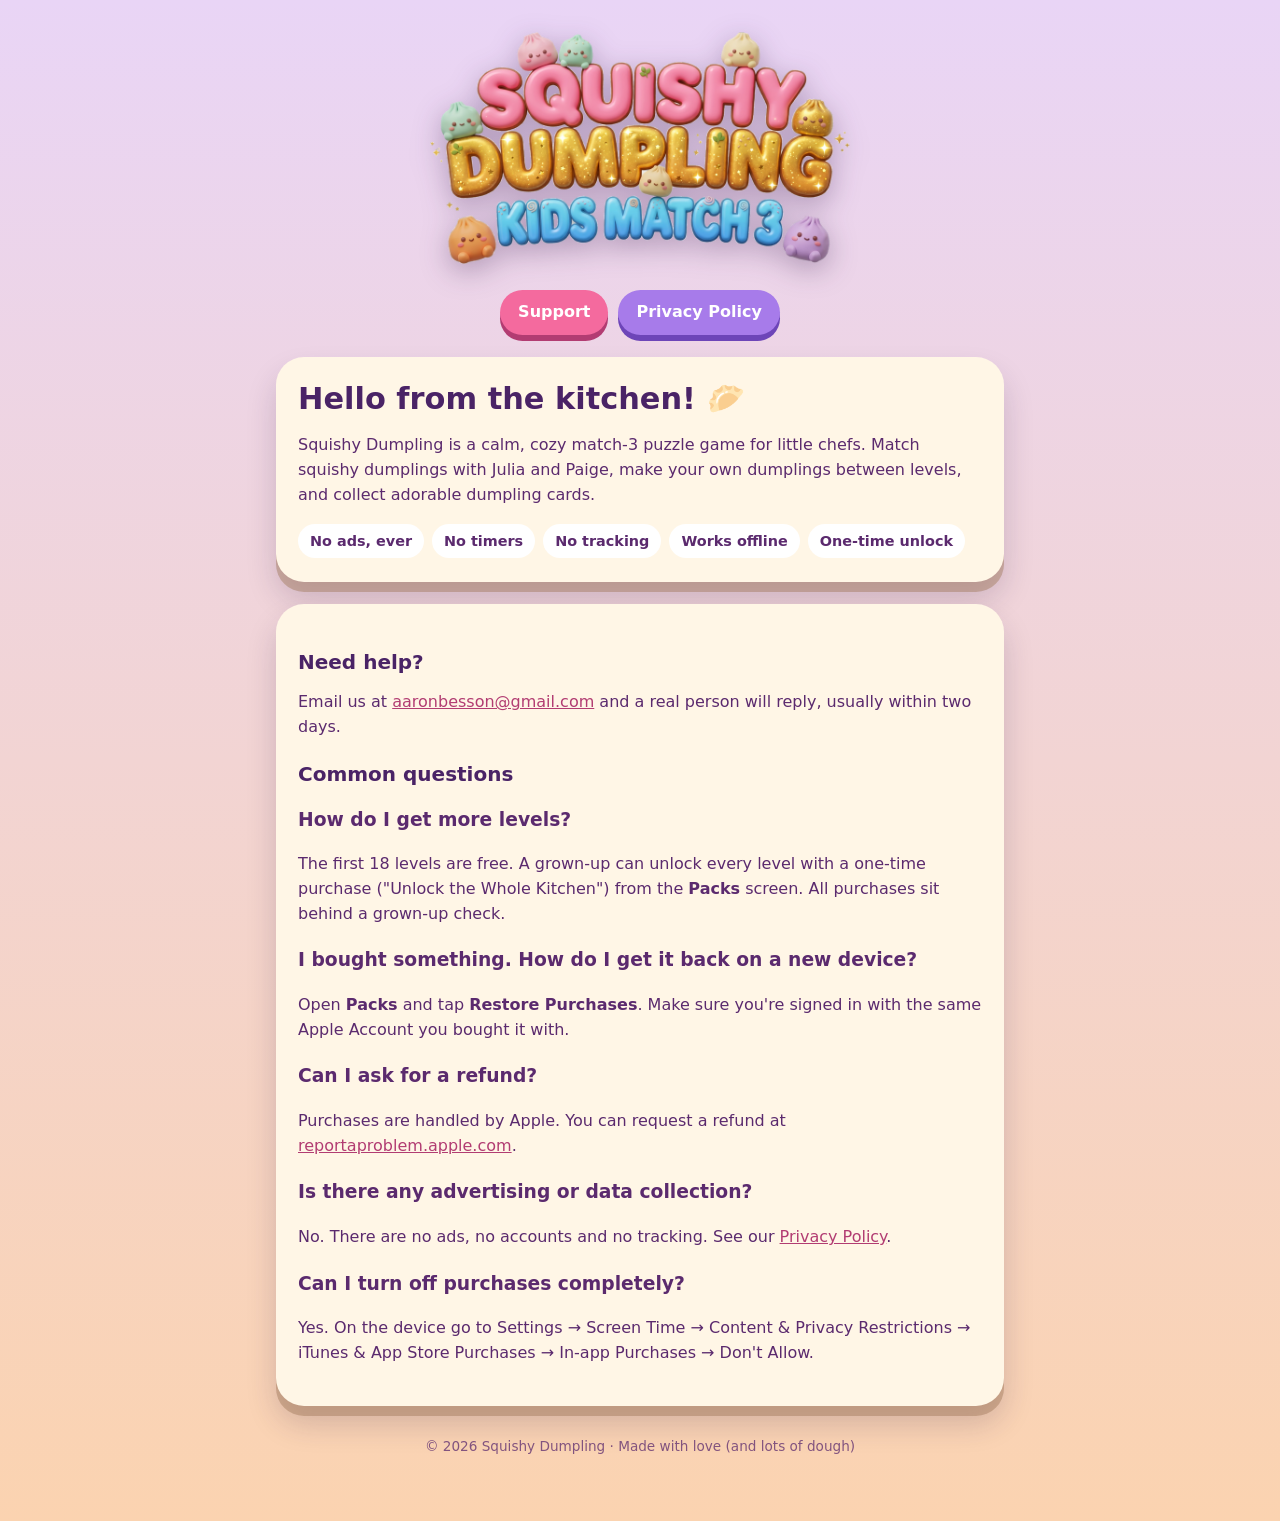
==== index.html @ f7904d99 "Support and privacy site" ====
<!doctype html>
<html lang="en">
<head>
  <meta charset="utf-8">
  <meta name="viewport" content="width=device-width, initial-scale=1">
  <title>Squishy Dumpling: Kids Match 3 · Support</title>
  <meta name="description" content="Help and support for Squishy Dumpling: Kids Match 3, a calm, cozy match-3 puzzle game for kids. No ads, ever.">
  <link rel="icon" href="icon.png">
  <link rel="stylesheet" href="style.css">
</head>
<body>
  <div class="wrap">
    <header>
      <img class="logo" src="logo.png" alt="Squishy Dumpling: Kids Match 3">
      <nav>
        <a href="index.html">Support</a>
        <a class="alt" href="privacy.html">Privacy Policy</a>
      </nav>
    </header>

    <section class="card">
      <h1>Hello from the kitchen! 🥟</h1>
      <p>Squishy Dumpling is a calm, cozy match-3 puzzle game for little chefs. Match squishy dumplings with Julia and Paige, make your own dumplings between levels, and collect adorable dumpling cards.</p>
      <div class="trust">
        <span>No ads, ever</span><span>No timers</span><span>No tracking</span><span>Works offline</span><span>One-time unlock</span>
      </div>
    </section>

    <section class="card">
      <h2>Need help?</h2>
      <p>Email us at <a href="mailto:aaronbesson@gmail.com">aaronbesson@gmail.com</a> and a real person will reply, usually within two days.</p>

      <h2>Common questions</h2>
      <h3>How do I get more levels?</h3>
      <p>The first 18 levels are free. A grown-up can unlock every level with a one-time purchase ("Unlock the Whole Kitchen") from the <b>Packs</b> screen. All purchases sit behind a grown-up check.</p>

      <h3>I bought something. How do I get it back on a new device?</h3>
      <p>Open <b>Packs</b> and tap <b>Restore Purchases</b>. Make sure you're signed in with the same Apple Account you bought it with.</p>

      <h3>Can I ask for a refund?</h3>
      <p>Purchases are handled by Apple. You can request a refund at <a href="https://reportaproblem.apple.com">reportaproblem.apple.com</a>.</p>

      <h3>Is there any advertising or data collection?</h3>
      <p>No. There are no ads, no accounts and no tracking. See our <a href="privacy.html">Privacy Policy</a>.</p>

      <h3>Can I turn off purchases completely?</h3>
      <p>Yes. On the device go to Settings → Screen Time → Content &amp; Privacy Restrictions → iTunes &amp; App Store Purchases → In-app Purchases → Don't Allow.</p>
    </section>

    <footer>© 2026 Squishy Dumpling · Made with love (and lots of dough)</footer>
  </div>
</body>
</html>
---- style.css ----
:root {
  --plum: #4A2366;
  --plum-deep: #2E1442;
  --cream: #FFF6E6;
  --pink: #F46A9E;
  --lilac: #A77BEA;
  --peach: #FBD3B0;
  --ink: #5B2A6E;
}
* { box-sizing: border-box; }
body {
  margin: 0;
  font-family: ui-rounded, "SF Pro Rounded", "Nunito", system-ui, -apple-system, sans-serif;
  color: var(--ink);
  background: linear-gradient(180deg, #E9D5F6 0%, var(--peach) 100%);
  min-height: 100vh;
  line-height: 1.55;
}
.wrap { max-width: 760px; margin: 0 auto; padding: 32px 16px 64px; }
header { text-align: center; }
header img.logo { width: min(420px, 90%); height: auto; filter: drop-shadow(0 8px 14px rgba(46, 20, 66, 0.3)); }
nav { display: flex; gap: 10px; justify-content: center; flex-wrap: wrap; margin: 18px 0 8px; }
nav a {
  text-decoration: none; font-weight: 800; color: #fff; background: var(--pink);
  padding: 10px 18px; border-radius: 999px; box-shadow: 0 6px 0 #B23C72;
}
nav a.alt { background: var(--lilac); box-shadow: 0 6px 0 #6D45B8; }
.card {
  background: var(--cream); border-radius: 28px; padding: 24px 22px; margin-top: 22px;
  box-shadow: 0 10px 0 rgba(160, 120, 90, 0.45), 0 18px 30px rgba(46, 20, 66, 0.18);
}
h1, h2 { color: var(--plum); line-height: 1.2; }
h1 { font-size: 1.9rem; margin: 0 0 8px; }
h2 { font-size: 1.25rem; margin: 22px 0 6px; }
ul { padding-left: 20px; }
li { margin: 4px 0; }
.trust { display: flex; flex-wrap: wrap; gap: 8px; margin-top: 10px; }
.trust span { background: #fff; border-radius: 999px; padding: 6px 12px; font-weight: 800; font-size: 0.9rem; }
.small { font-size: 0.85rem; opacity: 0.8; }
a { color: #B23C72; }
footer { text-align: center; margin-top: 30px; font-size: 0.85rem; opacity: 0.75; }
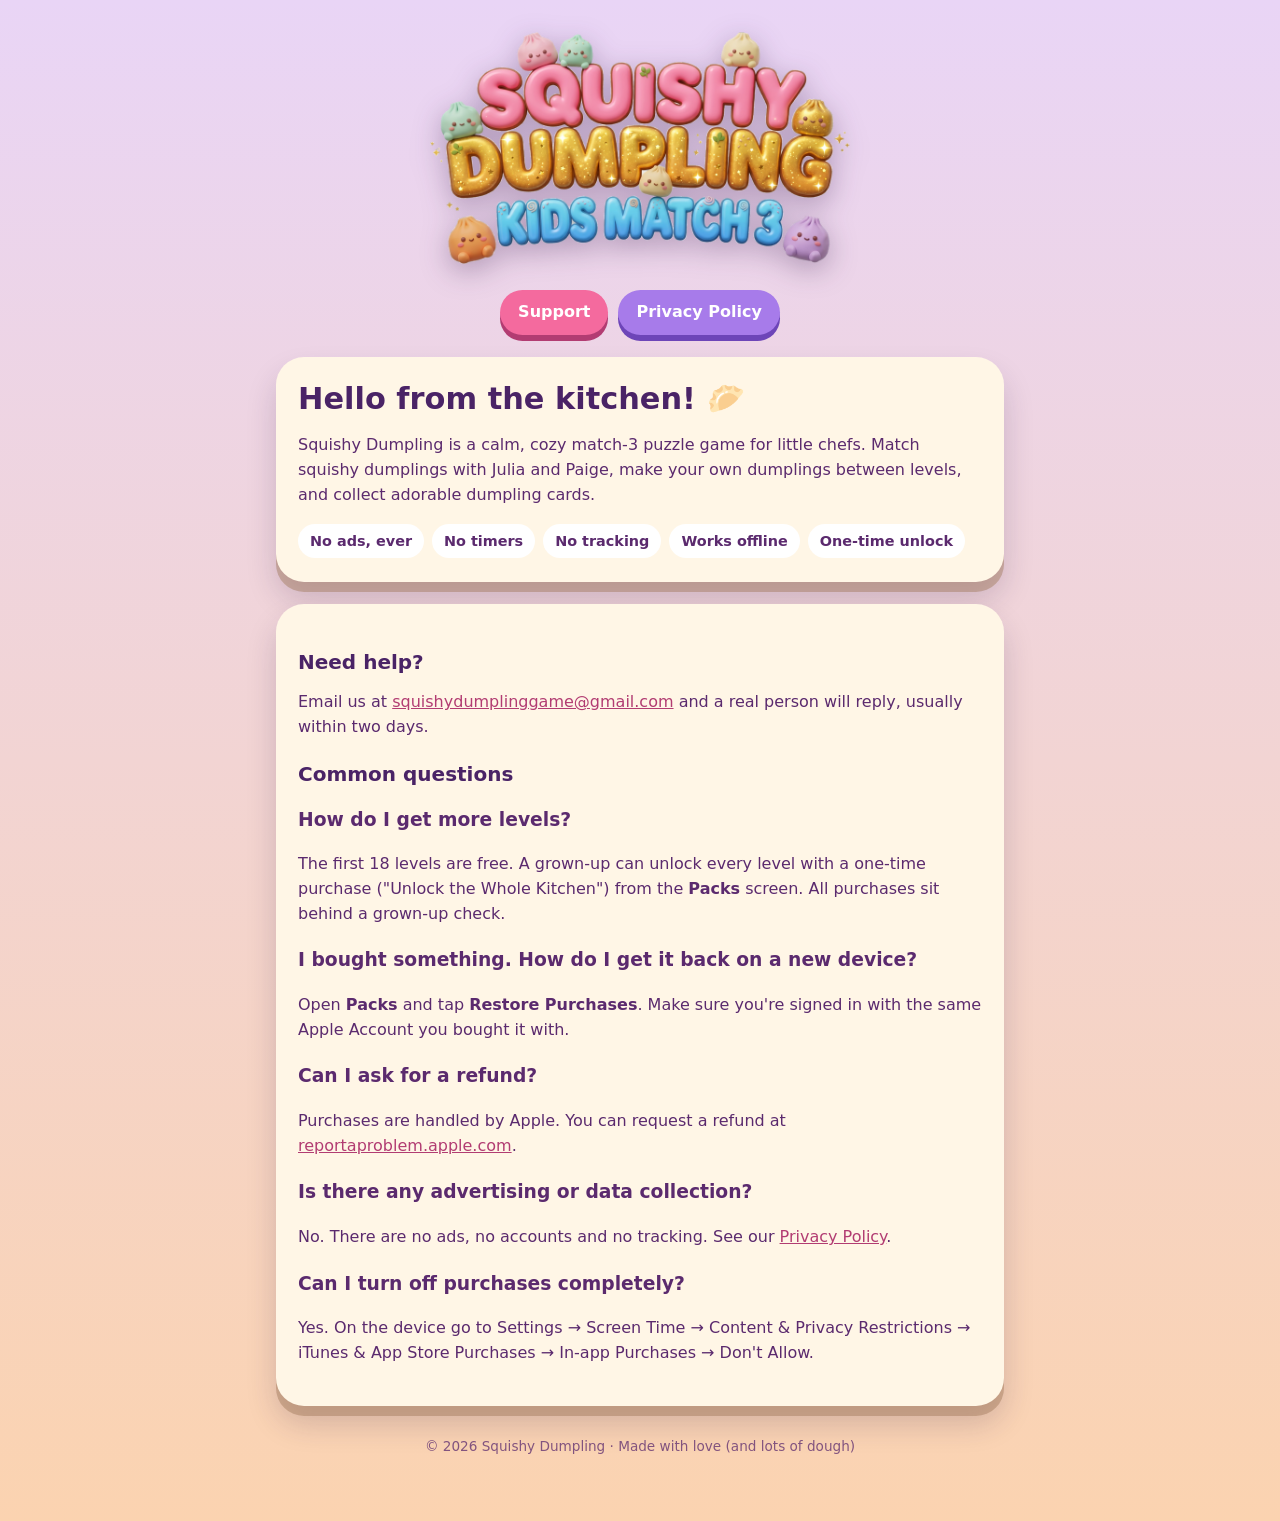
==== commit 740ea66a: "Use squishydumplinggame@gmail.com as site contact" ====
--- a/index.html
+++ b/index.html
@@ -28,7 +28,7 @@
 
     <section class="card">
       <h2>Need help?</h2>
-      <p>Email us at <a href="mailto:aaronbesson@gmail.com">aaronbesson@gmail.com</a> and a real person will reply, usually within two days.</p>
+      <p>Email us at <a href="mailto:squishydumplinggame@gmail.com">squishydumplinggame@gmail.com</a> and a real person will reply, usually within two days.</p>
 
       <h2>Common questions</h2>
       <h3>How do I get more levels?</h3>
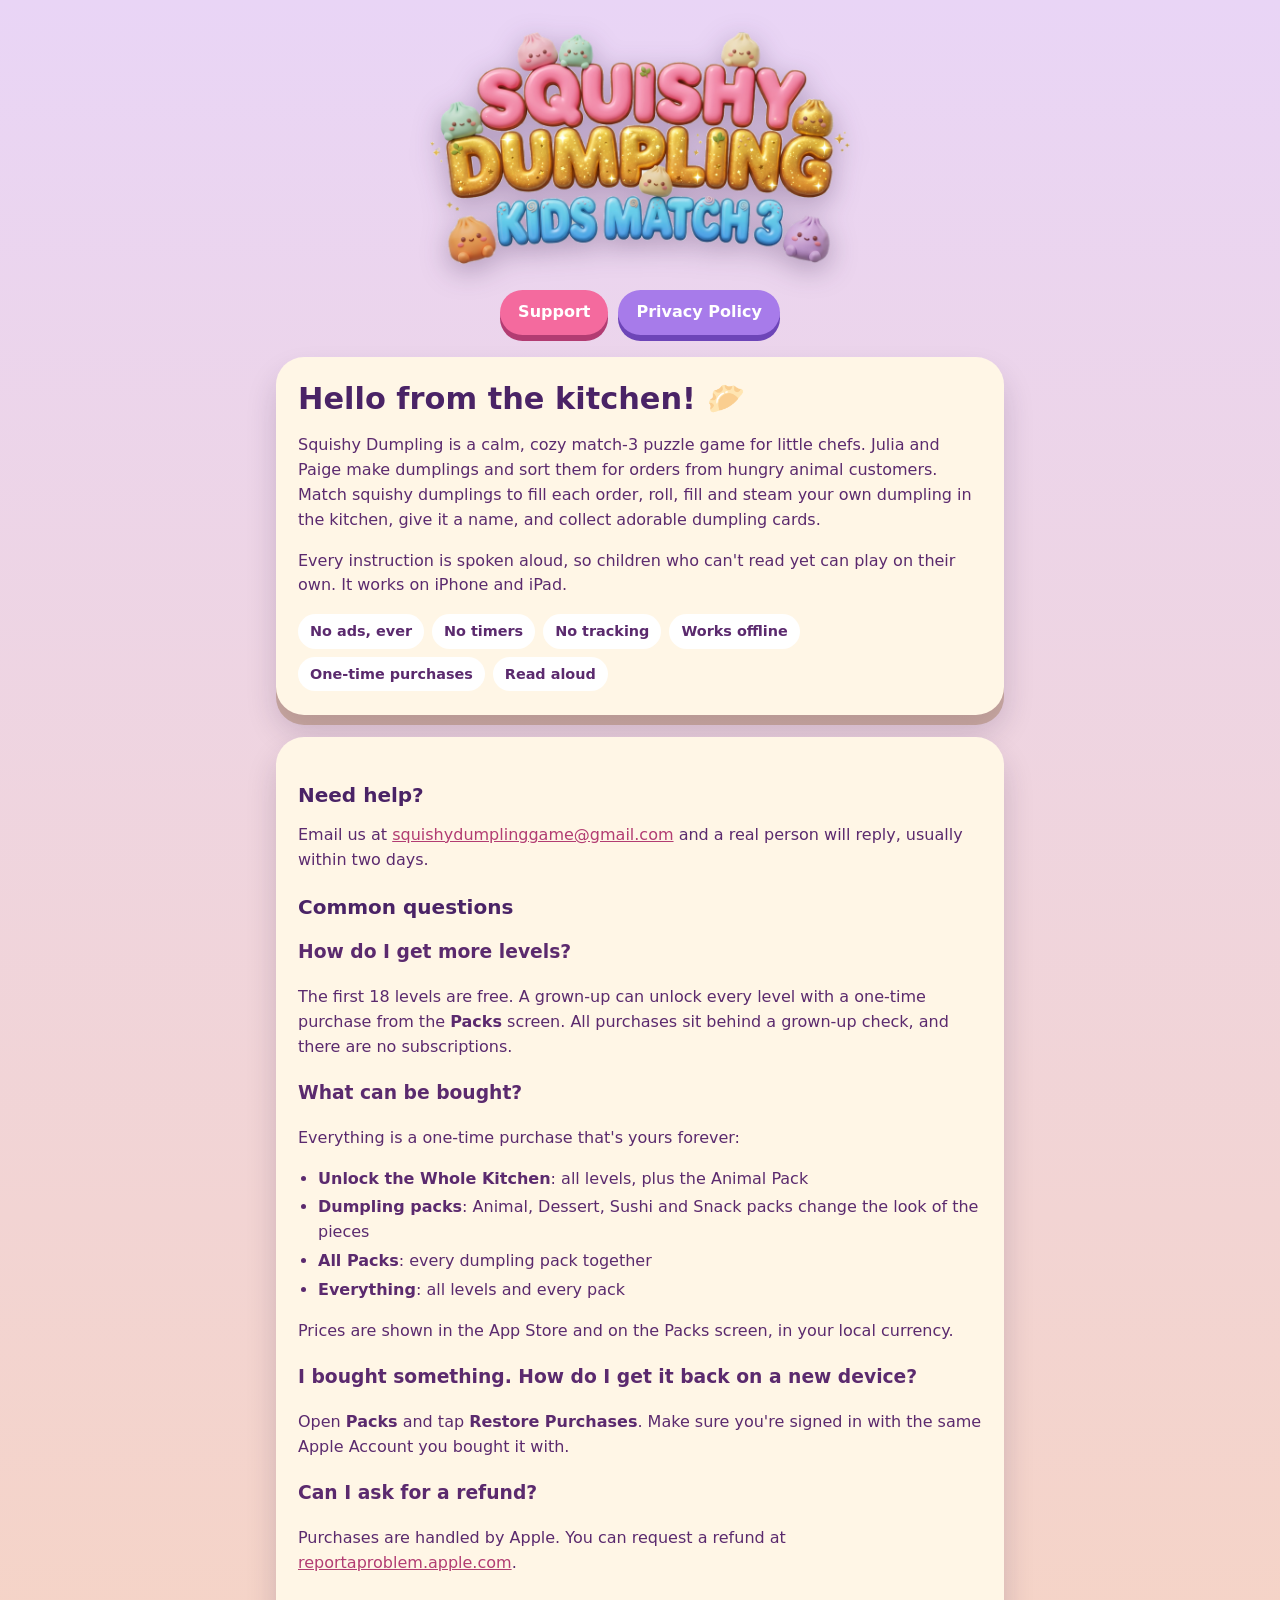
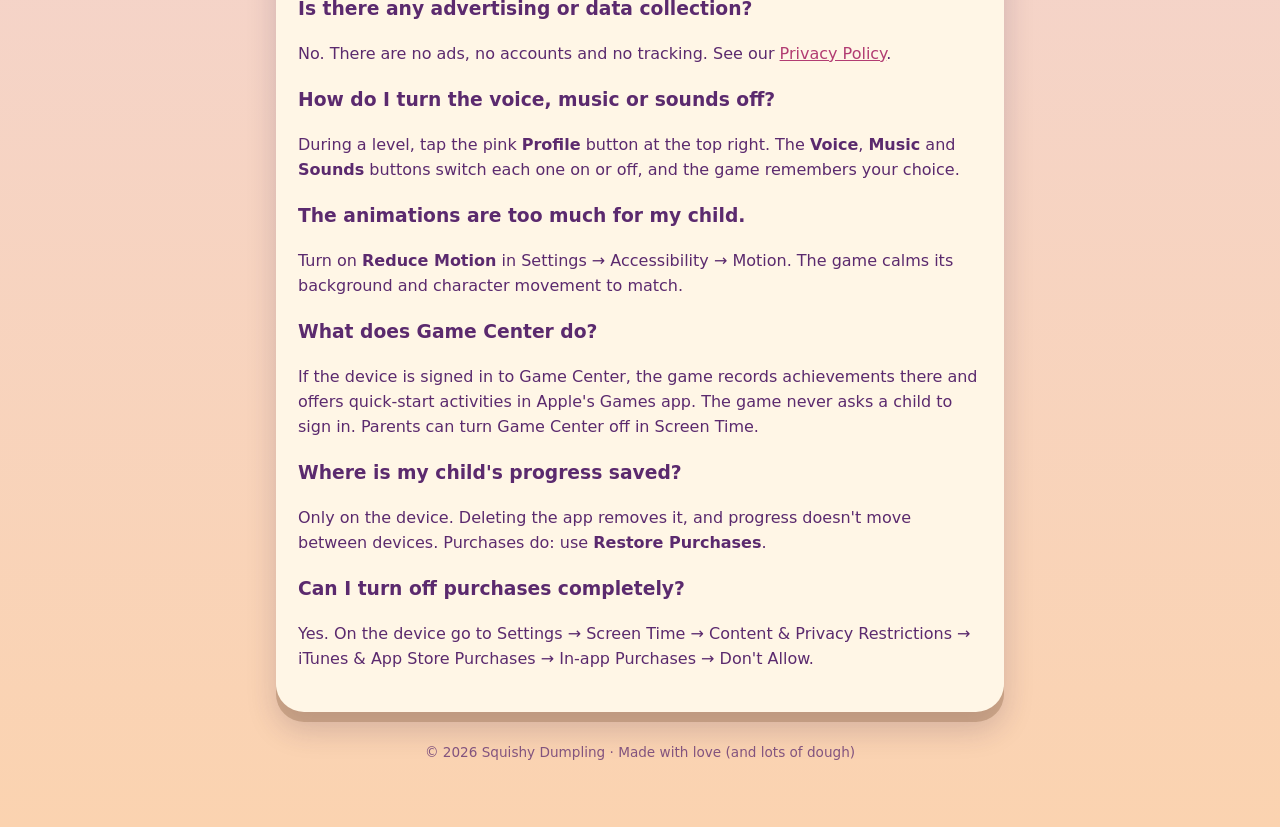
==== commit 9b3d5da9: "Update support and privacy pages for 1.0: purchases, voices, Game Center, settings Co-Authored-By: C" ====
--- a/index.html
+++ b/index.html
@@ -20,9 +20,10 @@
 
     <section class="card">
       <h1>Hello from the kitchen! 🥟</h1>
-      <p>Squishy Dumpling is a calm, cozy match-3 puzzle game for little chefs. Match squishy dumplings with Julia and Paige, make your own dumplings between levels, and collect adorable dumpling cards.</p>
+      <p>Squishy Dumpling is a calm, cozy match-3 puzzle game for little chefs. Julia and Paige make dumplings and sort them for orders from hungry animal customers. Match squishy dumplings to fill each order, roll, fill and steam your own dumpling in the kitchen, give it a name, and collect adorable dumpling cards.</p>
+      <p>Every instruction is spoken aloud, so children who can't read yet can play on their own. It works on iPhone and iPad.</p>
       <div class="trust">
-        <span>No ads, ever</span><span>No timers</span><span>No tracking</span><span>Works offline</span><span>One-time unlock</span>
+        <span>No ads, ever</span><span>No timers</span><span>No tracking</span><span>Works offline</span><span>One-time purchases</span><span>Read aloud</span>
       </div>
     </section>
 
@@ -32,7 +33,17 @@
 
       <h2>Common questions</h2>
       <h3>How do I get more levels?</h3>
-      <p>The first 18 levels are free. A grown-up can unlock every level with a one-time purchase ("Unlock the Whole Kitchen") from the <b>Packs</b> screen. All purchases sit behind a grown-up check.</p>
+      <p>The first 18 levels are free. A grown-up can unlock every level with a one-time purchase from the <b>Packs</b> screen. All purchases sit behind a grown-up check, and there are no subscriptions.</p>
+
+      <h3>What can be bought?</h3>
+      <p>Everything is a one-time purchase that's yours forever:</p>
+      <ul>
+        <li><b>Unlock the Whole Kitchen</b>: all levels, plus the Animal Pack</li>
+        <li><b>Dumpling packs</b>: Animal, Dessert, Sushi and Snack packs change the look of the pieces</li>
+        <li><b>All Packs</b>: every dumpling pack together</li>
+        <li><b>Everything</b>: all levels and every pack</li>
+      </ul>
+      <p>Prices are shown in the App Store and on the Packs screen, in your local currency.</p>
 
       <h3>I bought something. How do I get it back on a new device?</h3>
       <p>Open <b>Packs</b> and tap <b>Restore Purchases</b>. Make sure you're signed in with the same Apple Account you bought it with.</p>
@@ -43,6 +54,18 @@
       <h3>Is there any advertising or data collection?</h3>
       <p>No. There are no ads, no accounts and no tracking. See our <a href="privacy.html">Privacy Policy</a>.</p>
 
+      <h3>How do I turn the voice, music or sounds off?</h3>
+      <p>During a level, tap the pink <b>Profile</b> button at the top right. The <b>Voice</b>, <b>Music</b> and <b>Sounds</b> buttons switch each one on or off, and the game remembers your choice.</p>
+
+      <h3>The animations are too much for my child.</h3>
+      <p>Turn on <b>Reduce Motion</b> in Settings → Accessibility → Motion. The game calms its background and character movement to match.</p>
+
+      <h3>What does Game Center do?</h3>
+      <p>If the device is signed in to Game Center, the game records achievements there and offers quick-start activities in Apple's Games app. The game never asks a child to sign in. Parents can turn Game Center off in Screen Time.</p>
+
+      <h3>Where is my child's progress saved?</h3>
+      <p>Only on the device. Deleting the app removes it, and progress doesn't move between devices. Purchases do: use <b>Restore Purchases</b>.</p>
+
       <h3>Can I turn off purchases completely?</h3>
       <p>Yes. On the device go to Settings → Screen Time → Content &amp; Privacy Restrictions → iTunes &amp; App Store Purchases → In-app Purchases → Don't Allow.</p>
     </section>
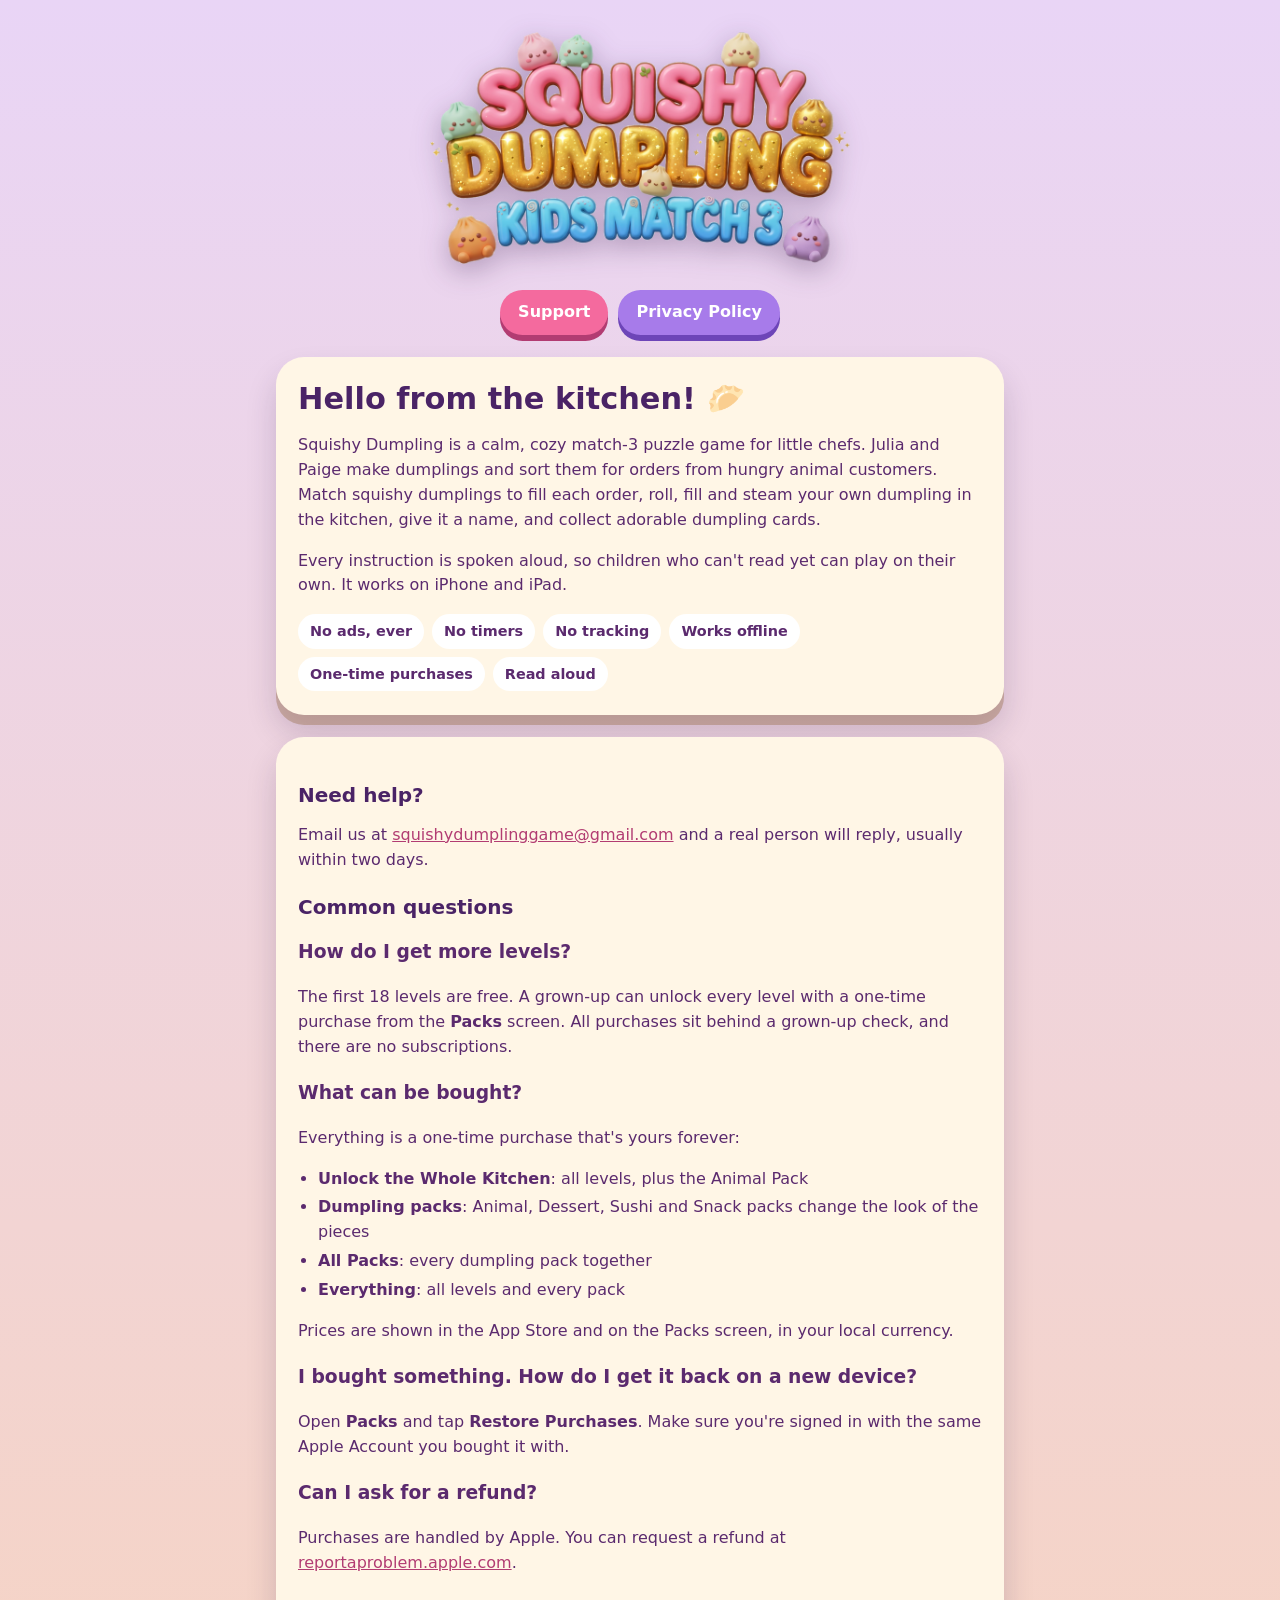
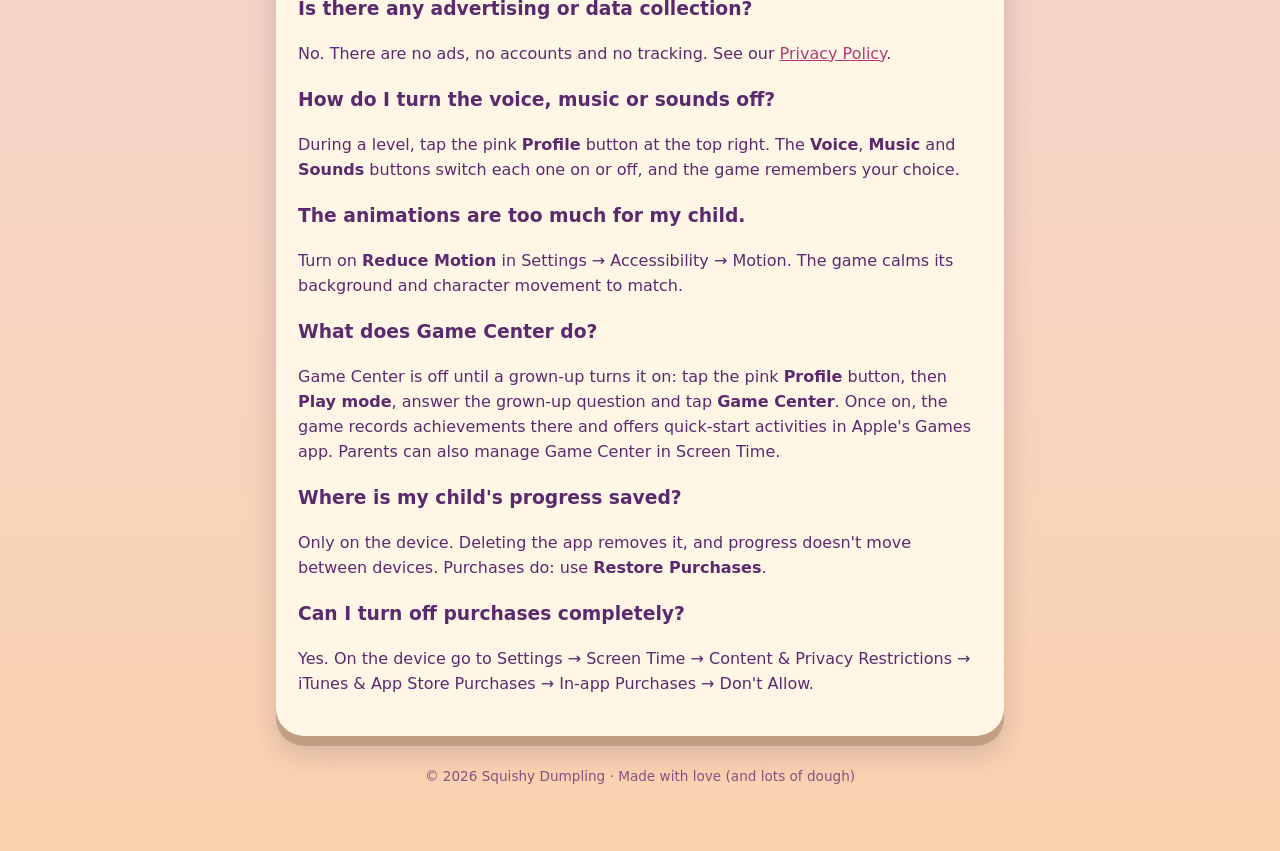
==== commit 3c56642e: "Game Center is now off until a grown-up turns it on Co-Authored-By: Claude Opus 5.5 <noreply@anthrop" ====
--- a/index.html
+++ b/index.html
@@ -61,7 +61,7 @@
       <p>Turn on <b>Reduce Motion</b> in Settings → Accessibility → Motion. The game calms its background and character movement to match.</p>
 
       <h3>What does Game Center do?</h3>
-      <p>If the device is signed in to Game Center, the game records achievements there and offers quick-start activities in Apple's Games app. The game never asks a child to sign in. Parents can turn Game Center off in Screen Time.</p>
+      <p>Game Center is off until a grown-up turns it on: tap the pink <b>Profile</b> button, then <b>Play mode</b>, answer the grown-up question and tap <b>Game Center</b>. Once on, the game records achievements there and offers quick-start activities in Apple's Games app. Parents can also manage Game Center in Screen Time.</p>
 
       <h3>Where is my child's progress saved?</h3>
       <p>Only on the device. Deleting the app removes it, and progress doesn't move between devices. Purchases do: use <b>Restore Purchases</b>.</p>
